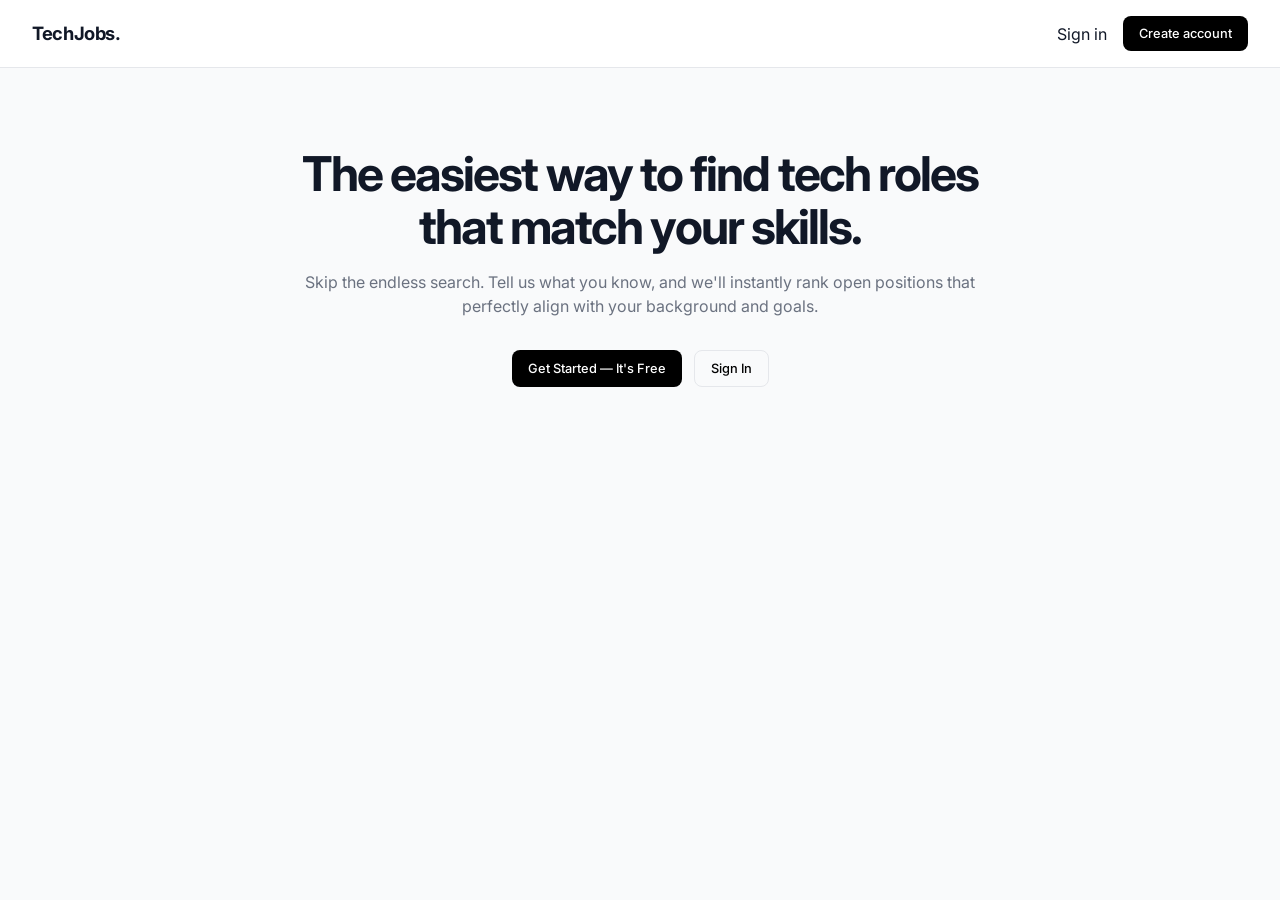
==== index.html @ 2e848b5e "Initial commit" ====
<!DOCTYPE html>
<html lang="en">
<head>
  <meta charset="utf-8">
  <meta name="viewport" content="width=device-width,initial-scale=1">
  <link rel="stylesheet" href="css/style.css">
  <title>TechJobs - Find Your Next Role</title>
</head>
<body>
  <nav>
    <a href="index.html" class="brand">TechJobs.</a>
    <div class="nav-links">
      <a href="login.html">Sign in</a>
      <a href="register.html" class="btn">Create account</a>
    </div>
  </nav>

  <main class="hero-section">
    <h1>The easiest way to find tech roles that match your skills.</h1>
    <p>Skip the endless search. Tell us what you know, and we'll instantly rank open positions that perfectly align with your background and goals.</p>
    
    <div class="hero-actions">
      <a href="register.html" class="btn">Get Started — It's Free</a>
      <a href="login.html" class="btn btn-outline">Sign In</a>
    </div>
  </main>
</body>
</html>
---- css/style.css ----
@import url('https://fonts.googleapis.com/css2?family=Inter:wght@400;500;600;700&display=swap');

:root {
  --bg: #ffffff;
  --bg-secondary: #f9fafb;
  --text-main: #111827;
  --text-muted: #6b7280;
  --border: #e5e7eb;
  --primary: #000000;
  --primary-hover: #374151;
  --success: #059669;
  --error: #dc2626;
  --radius: 8px;
  --font: 'Inter', system-ui, sans-serif;
}

* { box-sizing: border-box; margin: 0; padding: 0; }

body {
  font-family: var(--font);
  background: var(--bg-secondary);
  color: var(--text-main);
  line-height: 1.5;
  -webkit-font-smoothing: antialiased;
}

a { color: var(--text-main); text-decoration: none; transition: opacity 0.2s; }
a:hover { opacity: 0.7; }

/* ───── Navigation ───── */
nav {
  display: flex;
  justify-content: space-between;
  align-items: center;
  padding: 1rem 2rem;
  background: var(--bg);
  border-bottom: 1px solid var(--border);
  position: sticky;
  top: 0;
  z-index: 10;
}
nav .brand { font-weight: 700; font-size: 1.15rem; letter-spacing: -0.02em; }
nav .nav-links { display: flex; gap: 1rem; align-items: center; }

/* ───── Layout ───── */
.container { max-width: 1080px; margin: 0 auto; padding: 2rem 1.5rem; }

.auth-container {
  max-width: 440px;
  margin: 3rem auto;
  padding: 2.5rem;
  background: var(--bg);
  border: 1px solid var(--border);
  border-radius: var(--radius);
  box-shadow: 0 4px 6px -1px rgba(0,0,0,0.05), 0 2px 4px -1px rgba(0,0,0,0.03);
}

/* ───── Typography ───── */
h1 { font-size: 3rem; font-weight: 700; letter-spacing: -0.04em; margin-bottom: 1rem; line-height: 1.1; }
h2 { font-size: 1.5rem; font-weight: 600; letter-spacing: -0.03em; margin-bottom: 0.5rem; }
h3 { font-size: 1.125rem; font-weight: 600; margin-bottom: 0.75rem; }
p { color: var(--text-muted); margin-bottom: 1rem; }

/* ───── Forms ───── */
form { display: flex; flex-direction: column; gap: 1rem; }
.input-group { display: flex; flex-direction: column; gap: 0.375rem; }
label { font-size: 0.8rem; font-weight: 500; color: var(--text-main); }
input[type="text"], input[type="email"], input[type="password"], input[type="number"] {
  width: 100%; padding: 0.625rem 0.875rem;
  border: 1px solid var(--border); border-radius: var(--radius);
  font-family: var(--font); font-size: 0.875rem;
  background: var(--bg); transition: all 0.15s; outline: none;
}
input:focus { border-color: var(--primary); box-shadow: 0 0 0 1px var(--primary); }
.checkbox-group { display: flex; align-items: center; gap: 0.5rem; }
.checkbox-group label { margin: 0; font-weight: 400; cursor: pointer; }
input[type="checkbox"] { cursor: pointer; width: 1rem; height: 1rem; accent-color: var(--primary); }

/* ───── Buttons ───── */
.btn {
  display: inline-flex; justify-content: center; align-items: center;
  padding: 0.5rem 1rem; background: var(--primary); color: #fff;
  border: none; border-radius: var(--radius);
  font-size: 0.8rem; font-weight: 500; cursor: pointer;
  transition: background 0.15s, transform 0.1s;
  text-decoration: none; font-family: var(--font);
}
.btn:hover { background: var(--primary-hover); }
.btn:active { transform: scale(0.98); }
.btn:disabled { opacity: 0.5; cursor: not-allowed; }
.btn-outline { background: transparent; color: var(--primary); border: 1px solid var(--border); }
.btn-outline:hover { background: var(--bg-secondary); }
.btn-sm { padding: 0.375rem 0.75rem; font-size: 0.75rem; }
.btn-xs { padding: 0.25rem 0.5rem; font-size: 0.7rem; }
.btn-danger { background: var(--error); color: #fff; border: none; }
.btn-danger:hover { background: #b91c1c; }
.btn-applied { background: var(--success); color: #fff; border-color: var(--success); cursor: default; }
.btn-applied:hover { background: var(--success); }
form .btn { margin-top: 0.25rem; }

/* ───── Dashboard Grid ───── */
.dashboard-grid { display: grid; grid-template-columns: 1fr; gap: 2rem; }
@media (min-width: 768px) { .dashboard-grid { grid-template-columns: 280px 1fr; align-items: start; } }

.panel {
  background: var(--bg); border: 1px solid var(--border);
  border-radius: var(--radius); padding: 1.5rem;
}
.profile-stats ul, .profile-stats { list-style: none; padding: 0; }
.profile-stats li {
  padding: 0.5rem 0; border-bottom: 1px solid var(--border);
  font-size: 0.85rem; display: flex; justify-content: space-between;
}
.profile-stats li:last-child { border-bottom: none; }
.profile-stats .lbl { color: var(--text-muted); }
.profile-stats .val { font-weight: 500; text-align: right; }

/* ───── Job Cards ───── */
.job-card {
  padding: 1.25rem; border: 1px solid var(--border);
  border-radius: var(--radius); background: var(--bg);
  margin-bottom: 0.75rem; transition: box-shadow 0.15s;
}
.job-card:hover { box-shadow: 0 2px 8px rgba(0,0,0,0.04); }
.job-header { display: flex; justify-content: space-between; align-items: flex-start; margin-bottom: 0.75rem; }
.job-title { font-size: 1rem; font-weight: 600; margin: 0 0 0.125rem 0; }
.job-company { font-size: 0.8rem; color: var(--text-muted); }
.job-match-reason { font-size: 0.8rem; color: var(--text-muted); padding-top: 0.75rem; border-top: 1px solid var(--border); }
.reason { padding: 2px 0; }
.reason-ok::before { content: "✓ "; color: var(--success); font-weight: 600; }
.reason-warn::before { content: "⚠ "; color: #d97706; }

/* ───── Badges ───── */
.badge {
  display: inline-block; padding: 0.2rem 0.6rem;
  background: var(--bg-secondary); border: 1px solid var(--border);
  border-radius: 9999px; font-size: 0.7rem; font-weight: 500; color: var(--text-main);
  margin: 0.125rem 0.125rem 0 0;
}
.badge.match { background: #ecfdf5; color: #065f46; border-color: #a7f3d0; font-weight: 600; }

/* ───── Tabs ───── */
.tabs {
  display: flex; gap: 0; border-bottom: 1px solid var(--border); margin-bottom: 1.5rem;
}
.tab {
  padding: 0.75rem 1.25rem; font-size: 0.85rem; font-weight: 500;
  background: none; border: none; border-bottom: 2px solid transparent;
  cursor: pointer; color: var(--text-muted); font-family: var(--font);
  transition: all 0.15s;
}
.tab:hover { color: var(--text-main); }
.tab.active { color: var(--text-main); border-bottom-color: var(--primary); }
.tab-content { display: none; }
.tab-content.active { display: block; }

/* ───── Data Tables ───── */
.data-table {
  width: 100%; border-collapse: collapse;
  background: var(--bg); border: 1px solid var(--border); border-radius: var(--radius);
  overflow: hidden; font-size: 0.8rem;
}
.data-table thead { background: var(--bg-secondary); }
.data-table th {
  text-align: left; padding: 0.75rem 1rem;
  font-weight: 500; color: var(--text-muted); font-size: 0.75rem;
  text-transform: uppercase; letter-spacing: 0.05em;
  border-bottom: 1px solid var(--border);
}
.data-table td { padding: 0.75rem 1rem; border-bottom: 1px solid var(--border); vertical-align: middle; }
.data-table tr:last-child td { border-bottom: none; }
.data-table tr:hover { background: var(--bg-secondary); }
.cell-truncate { max-width: 180px; display: inline-block; overflow: hidden; text-overflow: ellipsis; white-space: nowrap; vertical-align: middle; }

/* ───── Modal ───── */
.modal-overlay {
  position: fixed; inset: 0; background: rgba(0,0,0,0.4);
  display: flex; align-items: center; justify-content: center; z-index: 100;
  backdrop-filter: blur(2px);
}
.modal {
  background: var(--bg); border-radius: var(--radius);
  padding: 2rem; width: 90%; max-width: 640px; max-height: 90vh; overflow-y: auto;
  box-shadow: 0 20px 60px rgba(0,0,0,0.15);
}
.modal-close {
  background: none; border: none; font-size: 1.5rem; cursor: pointer;
  color: var(--text-muted); line-height: 1; padding: 0.25rem;
}
.modal-close:hover { color: var(--text-main); }

/* ───── Toast ───── */
.toast {
  position: fixed; bottom: 2rem; right: 2rem;
  display: flex; align-items: center; gap: 0.75rem;
  padding: 0.875rem 1.25rem;
  background: var(--bg); border: 1px solid var(--border);
  border-radius: var(--radius);
  box-shadow: 0 10px 40px rgba(0,0,0,0.12);
  font-size: 0.85rem; font-weight: 500; z-index: 200;
  transform: translateY(1rem); opacity: 0;
  transition: all 0.3s ease;
}
.toast-show { transform: translateY(0); opacity: 1; }
.toast-ok { border-left: 3px solid var(--success); }
.toast-ok .toast-icon { color: var(--success); }
.toast-err { border-left: 3px solid var(--error); }
.toast-err .toast-icon { color: var(--error); }

/* ───── Empty State ───── */
.empty-state {
  padding: 3rem 2rem; text-align: center;
  border: 1px dashed var(--border); border-radius: var(--radius); background: var(--bg);
}
.empty-state svg { margin: 0 auto 1rem; display: block; color: var(--border); }
.empty-state h3 { margin-bottom: 0.5rem; }
.empty-state p { margin: 0; }

/* ───── Utilities ───── */
.text-center { text-align: center; }
.err { color: var(--error); font-size: 0.85rem; margin-top: 0.75rem; padding: 0.75rem; background: #fef2f2; border-radius: var(--radius); border: 1px solid #fecaca; }
.ok { color: var(--success); font-size: 0.85rem; margin-top: 0.75rem; padding: 0.75rem; background: #ecfdf5; border-radius: var(--radius); border: 1px solid #a7f3d0; }

/* ───── Hero ───── */
.hero-section { text-align: center; padding: 5rem 1rem; max-width: 720px; margin: 0 auto; }
.hero-actions { display: flex; gap: 0.75rem; justify-content: center; margin-top: 2rem; }

/* ───── Success Popup ───── */
.success-popup {
  background: var(--bg); border-radius: var(--radius);
  padding: 3rem 2.5rem; text-align: center;
  max-width: 420px; width: 90%;
  box-shadow: 0 20px 60px rgba(0,0,0,0.15);
  animation: popIn 0.3s ease;
}
@keyframes popIn {
  from { transform: scale(0.9); opacity: 0; }
  to { transform: scale(1); opacity: 1; }
}

/* ───── Admin Application Detail Cards ───── */
.app-detail-card {
  background: var(--bg); border: 1px solid var(--border);
  border-radius: var(--radius); margin-bottom: 1rem;
  overflow: hidden;
}
.app-detail-header {
  display: flex; justify-content: space-between; align-items: flex-start;
  padding: 1rem 1.25rem; border-bottom: 1px solid var(--border);
  background: var(--bg-secondary);
}
.app-detail-body { padding: 1rem 1.25rem; }
.app-detail-section { margin-bottom: 1rem; }
.app-detail-section:last-child { margin-bottom: 0; }
.app-detail-label {
  font-size: 0.7rem; font-weight: 600; text-transform: uppercase;
  letter-spacing: 0.05em; color: var(--text-muted);
  margin-bottom: 0.5rem;
}
.app-detail-grid {
  display: grid; grid-template-columns: 1fr 1fr;
  gap: 0.375rem; font-size: 0.85rem;
}
.lbl { color: var(--text-muted); font-size: 0.8rem; }
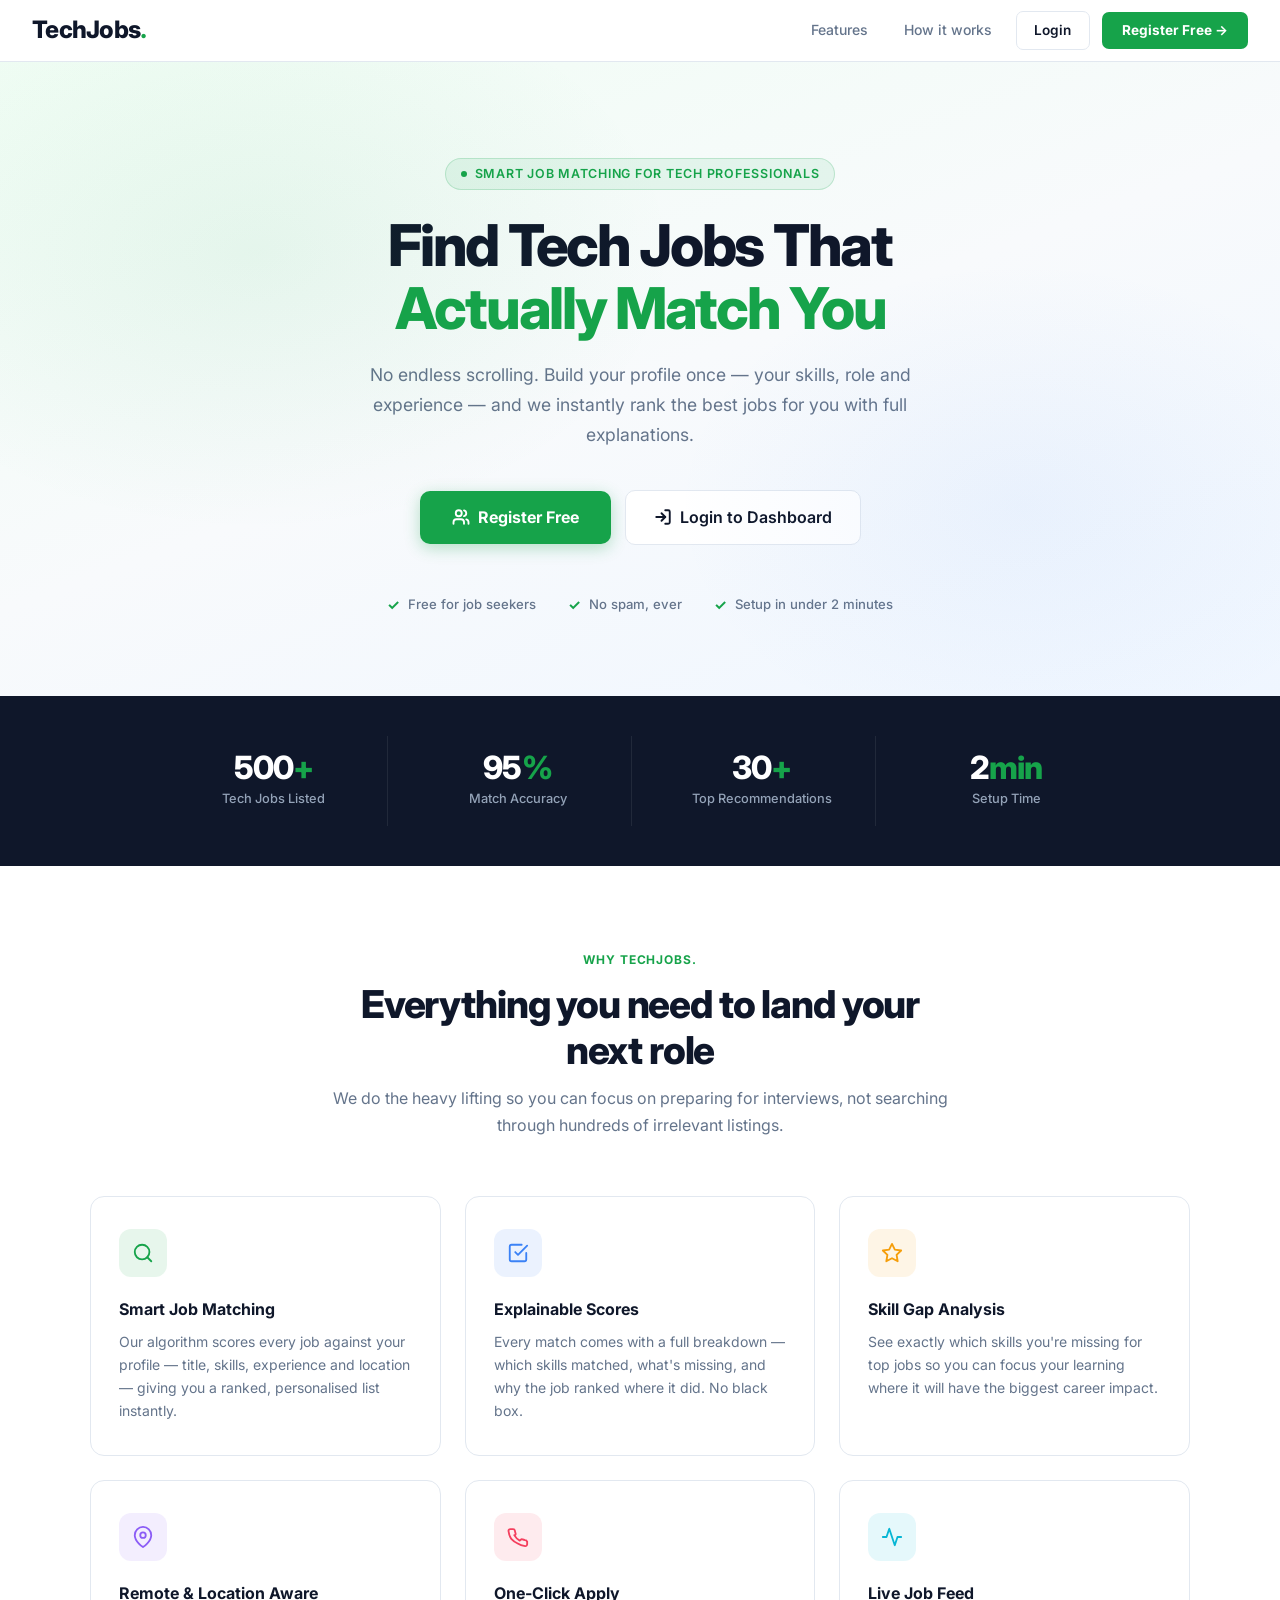
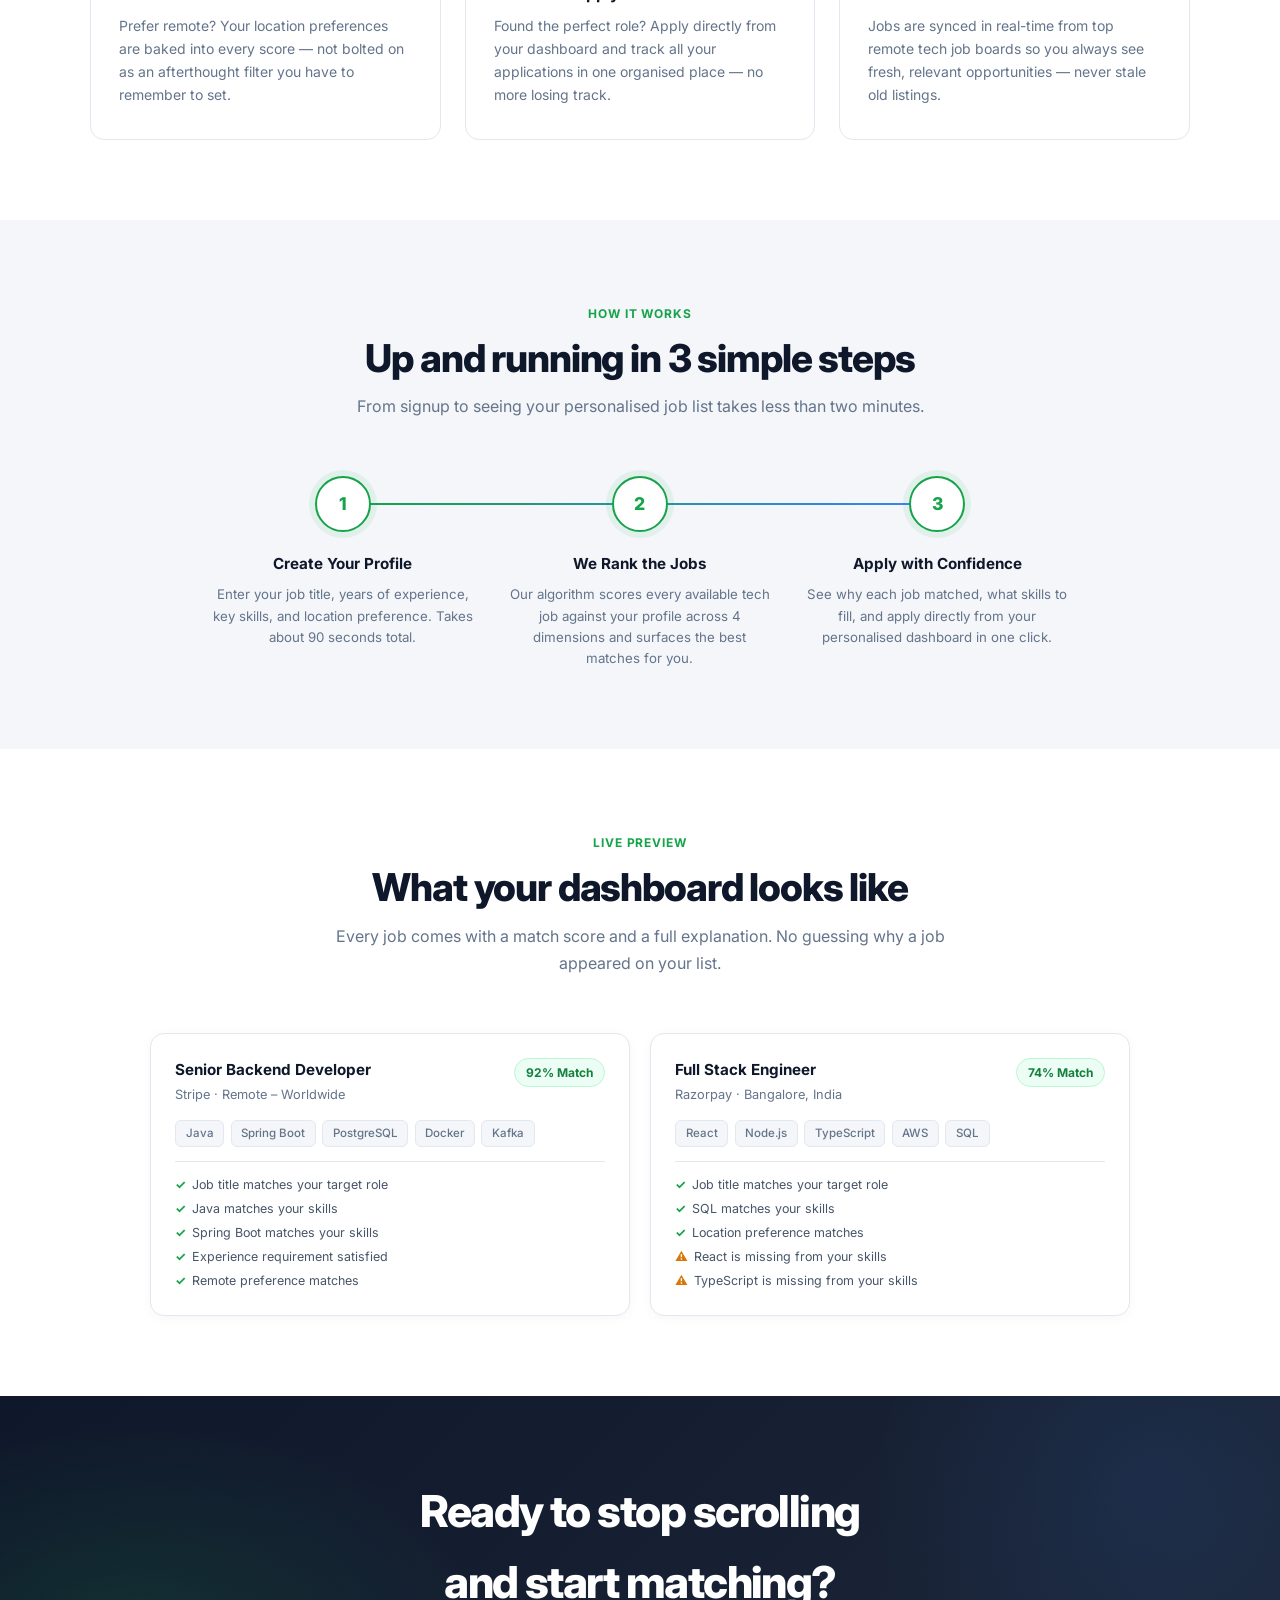
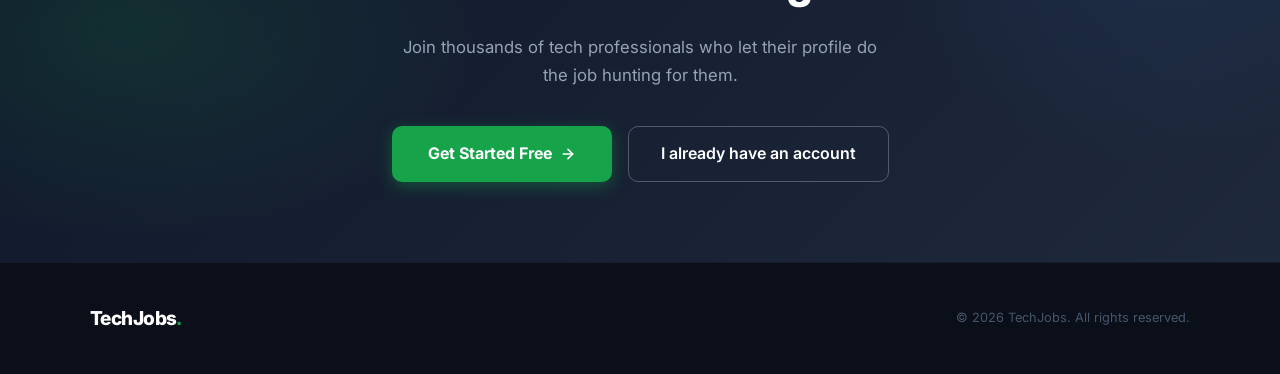
==== commit ce480a12: "up" ====
--- a/index.html
+++ b/index.html
@@ -3,26 +3,419 @@
 <head>
   <meta charset="utf-8">
   <meta name="viewport" content="width=device-width,initial-scale=1">
-  <link rel="stylesheet" href="css/style.css">
-  <title>TechJobs - Find Your Next Role</title>
+  <meta name="description" content="TechJobs – Get tech jobs matched to your profile. No searching. Tell us your role, skills and experience, and we rank the best jobs for you.">
+  <title>TechJobs. – Smart Job Matching for Tech Professionals</title>
+  <link rel="preconnect" href="https://fonts.googleapis.com">
+  <link rel="preconnect" href="https://fonts.gstatic.com" crossorigin>
+  <link href="https://fonts.googleapis.com/css2?family=Inter:wght@400;500;600;700;800&display=swap" rel="stylesheet">
+  <style>
+    *, *::before, *::after { box-sizing: border-box; margin: 0; padding: 0; }
+
+    :root {
+      --brand:      #16a34a;
+      --brand-dark: #15803d;
+      --dark:       #0f172a;
+      --dark2:      #1e293b;
+      --text:       #1a202c;
+      --muted:      #64748b;
+      --light:      #f4f6f9;
+      --border:     #e2e8f0;
+      --white:      #ffffff;
+      --font:       'Inter', system-ui, sans-serif;
+    }
+
+    html { scroll-behavior: smooth; }
+    body { font-family: var(--font); background: var(--white); color: var(--text); line-height: 1.6; -webkit-font-smoothing: antialiased; }
+    a { text-decoration: none; color: inherit; }
+
+    /* ── NAV ── */
+    .nav {
+      position: sticky; top: 0; z-index: 50;
+      background: rgba(255,255,255,0.92);
+      backdrop-filter: blur(12px);
+      border-bottom: 1px solid var(--border);
+      padding: 0 2rem; height: 62px;
+      display: flex; align-items: center; justify-content: space-between;
+    }
+    .nav-brand { font-size: 1.5rem; font-weight: 800; letter-spacing: -0.03em; color: var(--dark); }
+    .nav-brand span { color: var(--brand); }
+    .nav-links { display: flex; align-items: center; gap: 0.75rem; }
+    .nav-link { font-size: 0.875rem; font-weight: 500; color: var(--muted); padding: 0.4rem 0.75rem; border-radius: 6px; transition: color 0.15s, background 0.15s; }
+    .nav-link:hover { color: var(--text); background: var(--light); }
+    .nav-btn-outline { font-size: 0.85rem; font-weight: 600; color: var(--dark); border: 1.5px solid var(--border); padding: 0.45rem 1.1rem; border-radius: 7px; background: var(--white); transition: all 0.18s; }
+    .nav-btn-outline:hover { background: var(--light); border-color: #94a3b8; }
+    .nav-btn-primary { font-size: 0.85rem; font-weight: 700; color: var(--white); background: var(--brand); border: none; padding: 0.5rem 1.25rem; border-radius: 7px; cursor: pointer; transition: background 0.18s, transform 0.1s; }
+    .nav-btn-primary:hover { background: var(--brand-dark); }
+
+    /* ── HERO ── */
+    .hero {
+      background: linear-gradient(160deg, #f0fdf4 0%, #f8fafc 50%, #eff6ff 100%);
+      padding: 6rem 1.5rem 5rem; text-align: center;
+      position: relative; overflow: hidden;
+    }
+    .hero::before {
+      content: ''; position: absolute; inset: 0;
+      background: radial-gradient(ellipse 600px 400px at 20% 30%, rgba(22,163,74,0.07) 0%, transparent 70%),
+                  radial-gradient(ellipse 500px 350px at 80% 70%, rgba(59,130,246,0.06) 0%, transparent 70%);
+      pointer-events: none;
+    }
+    .hero-eyebrow {
+      display: inline-flex; align-items: center; gap: 0.5rem;
+      font-size: 0.78rem; font-weight: 600; letter-spacing: 0.06em; text-transform: uppercase;
+      color: var(--brand); background: rgba(22,163,74,0.08); border: 1px solid rgba(22,163,74,0.2);
+      padding: 0.3rem 0.9rem; border-radius: 999px; margin-bottom: 1.5rem;
+    }
+    .hero-eyebrow span { width: 6px; height: 6px; border-radius: 50%; background: var(--brand); display: inline-block; }
+    .hero h1 {
+      font-size: clamp(2.4rem, 5vw, 3.6rem); font-weight: 800;
+      letter-spacing: -0.04em; line-height: 1.1; color: var(--dark);
+      max-width: 760px; margin: 0 auto 1.25rem;
+    }
+    .hero h1 .accent { color: var(--brand); }
+    .hero-sub { font-size: 1.1rem; color: var(--muted); max-width: 560px; margin: 0 auto 2.5rem; line-height: 1.7; }
+    .hero-actions { display: flex; align-items: center; justify-content: center; gap: 0.875rem; flex-wrap: wrap; }
+    .btn-hero-primary {
+      display: inline-flex; align-items: center; gap: 0.5rem;
+      background: var(--brand); color: var(--white); font-size: 1rem; font-weight: 700;
+      padding: 0.85rem 2rem; border-radius: 10px; border: none; cursor: pointer;
+      box-shadow: 0 4px 16px rgba(22,163,74,0.3);
+      transition: background 0.18s, transform 0.15s, box-shadow 0.18s;
+    }
+    .btn-hero-primary:hover { background: var(--brand-dark); transform: translateY(-2px); box-shadow: 0 8px 24px rgba(22,163,74,0.35); }
+    .btn-hero-outline {
+      display: inline-flex; align-items: center; gap: 0.5rem;
+      background: var(--white); color: var(--dark); font-size: 1rem; font-weight: 600;
+      padding: 0.85rem 1.75rem; border-radius: 10px; border: 1.5px solid var(--border);
+      transition: background 0.18s, border-color 0.18s, transform 0.15s;
+    }
+    .btn-hero-outline:hover { background: var(--light); border-color: #94a3b8; transform: translateY(-2px); }
+    .hero-trust { margin-top: 3rem; display: flex; align-items: center; justify-content: center; gap: 2rem; flex-wrap: wrap; }
+    .trust-item { display: flex; align-items: center; gap: 0.5rem; font-size: 0.82rem; color: var(--muted); font-weight: 500; }
+    .trust-item .chk { color: var(--brand); font-weight: 700; font-size: 0.9rem; }
+
+    /* ── STATS BAR ── */
+    .stats-bar { background: var(--dark); padding: 2.5rem 1.5rem; }
+    .stats-inner { max-width: 960px; margin: 0 auto; display: grid; grid-template-columns: repeat(4, 1fr); gap: 1rem; }
+    .stat-item { text-align: center; padding: 1rem; border-right: 1px solid rgba(255,255,255,0.08); }
+    .stat-item:last-child { border-right: none; }
+    .stat-num { font-size: 2rem; font-weight: 800; color: var(--white); letter-spacing: -0.03em; line-height: 1; }
+    .stat-num em { color: var(--brand); font-style: normal; }
+    .stat-label { font-size: 0.8rem; color: #94a3b8; font-weight: 500; margin-top: 0.35rem; }
+
+    /* ── SECTION ── */
+    .section { padding: 5rem 1.5rem; }
+    .section-light { background: var(--light); }
+    .section-header { text-align: center; max-width: 620px; margin: 0 auto 3.5rem; }
+    .section-tag { display: inline-block; font-size: 0.75rem; font-weight: 700; letter-spacing: 0.08em; text-transform: uppercase; color: var(--brand); margin-bottom: 0.75rem; }
+    .section-header h2 { font-size: clamp(1.75rem, 3vw, 2.4rem); font-weight: 800; letter-spacing: -0.03em; color: var(--dark); margin-bottom: 0.75rem; line-height: 1.2; }
+    .section-header p { font-size: 1rem; color: var(--muted); line-height: 1.7; }
+
+    /* ── FEATURE CARDS ── */
+    .features-grid { max-width: 1100px; margin: 0 auto; display: grid; grid-template-columns: repeat(3, 1fr); gap: 1.5rem; }
+    .feature-card {
+      background: var(--white); border: 1px solid var(--border); border-radius: 14px;
+      padding: 2rem 1.75rem; transition: box-shadow 0.2s, transform 0.2s;
+    }
+    .feature-card:hover { box-shadow: 0 12px 32px rgba(15,23,42,0.08); transform: translateY(-3px); }
+    .feature-icon { width: 48px; height: 48px; border-radius: 12px; display: flex; align-items: center; justify-content: center; margin-bottom: 1.25rem; }
+    .icon-green  { background: rgba(22,163,74,0.1);  color: var(--brand); }
+    .icon-blue   { background: rgba(59,130,246,0.1); color: #3b82f6; }
+    .icon-amber  { background: rgba(245,158,11,0.1); color: #f59e0b; }
+    .icon-purple { background: rgba(139,92,246,0.1); color: #8b5cf6; }
+    .icon-rose   { background: rgba(244,63,94,0.1);  color: #f43f5e; }
+    .icon-cyan   { background: rgba(6,182,212,0.1);  color: #06b6d4; }
+    .feature-card h3 { font-size: 1rem; font-weight: 700; color: var(--dark); margin-bottom: 0.5rem; }
+    .feature-card p  { font-size: 0.875rem; color: var(--muted); line-height: 1.65; }
+
+    /* ── STEPS ── */
+    .steps { max-width: 860px; margin: 0 auto; display: grid; grid-template-columns: repeat(3, 1fr); gap: 2rem; position: relative; }
+    .steps::before {
+      content: ''; position: absolute; top: 27px; left: 18%; right: 18%;
+      height: 2px; background: linear-gradient(90deg, var(--brand) 0%, #3b82f6 100%);
+    }
+    .step { text-align: center; position: relative; }
+    .step-num {
+      width: 56px; height: 56px; border-radius: 50%; background: var(--white);
+      border: 2px solid var(--brand); color: var(--brand); font-size: 1.1rem; font-weight: 800;
+      display: flex; align-items: center; justify-content: center;
+      margin: 0 auto 1.25rem; box-shadow: 0 0 0 6px rgba(22,163,74,0.08); position: relative; z-index: 2;
+    }
+    .step h3 { font-size: 0.95rem; font-weight: 700; color: var(--dark); margin-bottom: 0.5rem; }
+    .step p  { font-size: 0.83rem; color: var(--muted); line-height: 1.6; }
+
+    /* ── JOB PREVIEW CARDS ── */
+    .preview-grid { max-width: 980px; margin: 0 auto; display: grid; grid-template-columns: 1fr 1fr; gap: 1.25rem; }
+    .preview-card { background: var(--white); border: 1px solid var(--border); border-radius: 14px; padding: 1.5rem; display: flex; flex-direction: column; gap: 0.9rem; box-shadow: 0 2px 12px rgba(15,23,42,0.04); }
+    .job-pv-header { display: flex; justify-content: space-between; align-items: flex-start; }
+    .job-pv-title   { font-weight: 700; font-size: 0.95rem; color: var(--dark); margin-bottom: 0.2rem; }
+    .job-pv-company { font-size: 0.8rem; color: var(--muted); }
+    .match-badge { background: #ecfdf5; color: #15803d; font-size: 0.75rem; font-weight: 700; padding: 0.25rem 0.7rem; border-radius: 999px; border: 1px solid #bbf7d0; white-space: nowrap; }
+    .job-pv-tags  { display: flex; flex-wrap: wrap; gap: 0.4rem; }
+    .tag-pill { font-size: 0.72rem; font-weight: 500; background: var(--light); color: var(--muted); padding: 0.2rem 0.6rem; border-radius: 6px; border: 1px solid var(--border); }
+    .job-pv-reasons { border-top: 1px solid var(--border); padding-top: 0.8rem; display: flex; flex-direction: column; gap: 0.25rem; }
+    .rl { font-size: 0.78rem; color: #475569; display: flex; align-items: center; gap: 0.4rem; }
+    .rl::before { font-weight: 700; flex-shrink: 0; }
+    .rl.ok::before   { content: '✓'; color: var(--brand); }
+    .rl.warn::before { content: '⚠'; color: #d97706; }
+
+    /* ── CTA BANNER ── */
+    .cta-banner { background: linear-gradient(135deg, var(--dark) 0%, var(--dark2) 100%); padding: 5rem 1.5rem; text-align: center; position: relative; overflow: hidden; }
+    .cta-banner::before {
+      content: ''; position: absolute; inset: 0;
+      background: radial-gradient(ellipse 500px 300px at 10% 50%, rgba(22,163,74,0.15) 0%, transparent 70%),
+                  radial-gradient(ellipse 400px 400px at 90% 20%, rgba(59,130,246,0.1) 0%, transparent 70%);
+      pointer-events: none;
+    }
+    .cta-banner h2 { font-size: clamp(1.8rem, 3.5vw, 2.75rem); font-weight: 800; letter-spacing: -0.035em; color: var(--white); margin-bottom: 1rem; position: relative; }
+    .cta-banner p  { font-size: 1.05rem; color: #94a3b8; max-width: 500px; margin: 0 auto 2.25rem; position: relative; line-height: 1.7; }
+    .cta-actions { position: relative; display: flex; justify-content: center; gap: 1rem; flex-wrap: wrap; }
+    .btn-cta-primary {
+      display: inline-flex; align-items: center; gap: 0.5rem;
+      background: var(--brand); color: var(--white); font-size: 1rem; font-weight: 700;
+      padding: 0.9rem 2.25rem; border-radius: 10px; border: none; cursor: pointer;
+      box-shadow: 0 4px 16px rgba(22,163,74,0.4); transition: all 0.18s;
+    }
+    .btn-cta-primary:hover { background: var(--brand-dark); transform: translateY(-2px); box-shadow: 0 8px 24px rgba(22,163,74,0.45); }
+    .btn-cta-outline {
+      display: inline-flex; align-items: center; background: transparent; color: var(--white);
+      font-size: 1rem; font-weight: 600; padding: 0.9rem 2rem; border-radius: 10px;
+      border: 1.5px solid rgba(255,255,255,0.25); transition: all 0.18s;
+    }
+    .btn-cta-outline:hover { background: rgba(255,255,255,0.08); border-color: rgba(255,255,255,0.45); }
+
+    /* ── FOOTER ── */
+    .footer { background: #0a0f1a; padding: 2.5rem 1.5rem; border-top: 1px solid rgba(255,255,255,0.06); }
+    .footer-inner { max-width: 1100px; margin: 0 auto; display: flex; align-items: center; justify-content: space-between; flex-wrap: wrap; gap: 1rem; }
+    .footer-brand { font-size: 1.2rem; font-weight: 800; color: var(--white); letter-spacing: -0.03em; }
+    .footer-brand span { color: var(--brand); }
+    .footer-copy { font-size: 0.8rem; color: #475569; }
+    .footer-links { display: flex; gap: 1.5rem; }
+    .footer-links a { font-size: 0.8rem; color: #475569; transition: color 0.15s; }
+    .footer-links a:hover { color: #94a3b8; }
+
+    /* ── RESPONSIVE ── */
+    @media (max-width: 900px) {
+      .features-grid { grid-template-columns: 1fr 1fr; }
+      .stats-inner { grid-template-columns: repeat(2, 1fr); }
+      .stat-item:nth-child(2) { border-right: none; }
+      .preview-grid { grid-template-columns: 1fr; max-width: 520px; }
+    }
+    @media (max-width: 640px) {
+      .features-grid { grid-template-columns: 1fr; }
+      .steps { grid-template-columns: 1fr; }
+      .steps::before { display: none; }
+      .nav-link { display: none; }
+      .hero { padding: 4rem 1rem 3.5rem; }
+      .hero h1 { font-size: 2.1rem; }
+      .hero-trust { gap: 1.25rem; }
+      .footer-inner { flex-direction: column; text-align: center; }
+      .footer-links { justify-content: center; }
+    }
+  </style>
 </head>
 <body>
-  <nav>
-    <a href="index.html" class="brand">TechJobs.</a>
+
+  <!-- NAV -->
+  <nav class="nav">
+    <a href="index.html" class="nav-brand">TechJobs<span>.</span></a>
     <div class="nav-links">
-      <a href="login.html">Sign in</a>
-      <a href="register.html" class="btn">Create account</a>
+      <a href="#features" class="nav-link">Features</a>
+      <a href="#how-it-works" class="nav-link">How it works</a>
+      <a href="login.html" class="nav-btn-outline">Login</a>
+      <a href="register.html" class="nav-btn-primary">Register Free →</a>
     </div>
   </nav>
 
-  <main class="hero-section">
-    <h1>The easiest way to find tech roles that match your skills.</h1>
-    <p>Skip the endless search. Tell us what you know, and we'll instantly rank open positions that perfectly align with your background and goals.</p>
-    
+  <!-- HERO -->
+  <section class="hero">
+    <div class="hero-eyebrow"><span></span> Smart Job Matching for Tech Professionals</div>
+    <h1>Find Tech Jobs That<br><span class="accent">Actually Match You</span></h1>
+    <p class="hero-sub">
+      No endless scrolling. Build your profile once — your skills, role and experience — and we instantly rank the best jobs for you with full explanations.
+    </p>
     <div class="hero-actions">
-      <a href="register.html" class="btn">Get Started — It's Free</a>
-      <a href="login.html" class="btn btn-outline">Sign In</a>
-    </div>
-  </main>
+      <a href="register.html" class="btn-hero-primary">
+        <svg width="18" height="18" viewBox="0 0 24 24" fill="none" stroke="currentColor" stroke-width="2.5" stroke-linecap="round" stroke-linejoin="round"><path d="M16 21v-2a4 4 0 0 0-4-4H6a4 4 0 0 0-4 4v2"/><circle cx="9" cy="7" r="4"/><path d="M22 21v-2a4 4 0 0 0-3-3.87"/><path d="M16 3.13a4 4 0 0 1 0 7.75"/></svg>
+        Register Free
+      </a>
+      <a href="login.html" class="btn-hero-outline">
+        <svg width="18" height="18" viewBox="0 0 24 24" fill="none" stroke="currentColor" stroke-width="2.5" stroke-linecap="round" stroke-linejoin="round"><path d="M15 3h4a2 2 0 0 1 2 2v14a2 2 0 0 1-2 2h-4"/><polyline points="10 17 15 12 10 7"/><line x1="15" y1="12" x2="3" y2="12"/></svg>
+        Login to Dashboard
+      </a>
+    </div>
+    <div class="hero-trust">
+      <div class="trust-item"><span class="chk">✓</span> Free for job seekers</div>
+      <div class="trust-item"><span class="chk">✓</span> No spam, ever</div>
+      <div class="trust-item"><span class="chk">✓</span> Setup in under 2 minutes</div>
+    </div>
+  </section>
+
+  <!-- STATS BAR -->
+  <div class="stats-bar">
+    <div class="stats-inner">
+      <div class="stat-item"><div class="stat-num">500<em>+</em></div><div class="stat-label">Tech Jobs Listed</div></div>
+      <div class="stat-item"><div class="stat-num">95<em>%</em></div><div class="stat-label">Match Accuracy</div></div>
+      <div class="stat-item"><div class="stat-num">30<em>+</em></div><div class="stat-label">Top Recommendations</div></div>
+      <div class="stat-item"><div class="stat-num">2<em>min</em></div><div class="stat-label">Setup Time</div></div>
+    </div>
+  </div>
+
+  <!-- FEATURES -->
+  <section class="section" id="features">
+    <div class="section-header">
+      <span class="section-tag">Why TechJobs.</span>
+      <h2>Everything you need to land your next role</h2>
+      <p>We do the heavy lifting so you can focus on preparing for interviews, not searching through hundreds of irrelevant listings.</p>
+    </div>
+    <div class="features-grid">
+      <div class="feature-card">
+        <div class="feature-icon icon-green">
+          <svg width="22" height="22" viewBox="0 0 24 24" fill="none" stroke="currentColor" stroke-width="2" stroke-linecap="round" stroke-linejoin="round"><circle cx="11" cy="11" r="8"/><line x1="21" y1="21" x2="16.65" y2="16.65"/></svg>
+        </div>
+        <h3>Smart Job Matching</h3>
+        <p>Our algorithm scores every job against your profile — title, skills, experience and location — giving you a ranked, personalised list instantly.</p>
+      </div>
+      <div class="feature-card">
+        <div class="feature-icon icon-blue">
+          <svg width="22" height="22" viewBox="0 0 24 24" fill="none" stroke="currentColor" stroke-width="2" stroke-linecap="round" stroke-linejoin="round"><path d="M9 11l3 3L22 4"/><path d="M21 12v7a2 2 0 0 1-2 2H5a2 2 0 0 1-2-2V5a2 2 0 0 1 2-2h11"/></svg>
+        </div>
+        <h3>Explainable Scores</h3>
+        <p>Every match comes with a full breakdown — which skills matched, what's missing, and why the job ranked where it did. No black box.</p>
+      </div>
+      <div class="feature-card">
+        <div class="feature-icon icon-amber">
+          <svg width="22" height="22" viewBox="0 0 24 24" fill="none" stroke="currentColor" stroke-width="2" stroke-linecap="round" stroke-linejoin="round"><polygon points="12 2 15.09 8.26 22 9.27 17 14.14 18.18 21.02 12 17.77 5.82 21.02 7 14.14 2 9.27 8.91 8.26 12 2"/></svg>
+        </div>
+        <h3>Skill Gap Analysis</h3>
+        <p>See exactly which skills you're missing for top jobs so you can focus your learning where it will have the biggest career impact.</p>
+      </div>
+      <div class="feature-card">
+        <div class="feature-icon icon-purple">
+          <svg width="22" height="22" viewBox="0 0 24 24" fill="none" stroke="currentColor" stroke-width="2" stroke-linecap="round" stroke-linejoin="round"><path d="M21 10c0 7-9 13-9 13s-9-6-9-13a9 9 0 0 1 18 0z"/><circle cx="12" cy="10" r="3"/></svg>
+        </div>
+        <h3>Remote & Location Aware</h3>
+        <p>Prefer remote? Your location preferences are baked into every score — not bolted on as an afterthought filter you have to remember to set.</p>
+      </div>
+      <div class="feature-card">
+        <div class="feature-icon icon-rose">
+          <svg width="22" height="22" viewBox="0 0 24 24" fill="none" stroke="currentColor" stroke-width="2" stroke-linecap="round" stroke-linejoin="round"><path d="M22 16.92v3a2 2 0 0 1-2.18 2 19.79 19.79 0 0 1-8.63-3.07A19.5 19.5 0 0 1 4.69 14.1a19.79 19.79 0 0 1-3.07-8.67A2 2 0 0 1 3.6 3.33h3a2 2 0 0 1 2 1.72c.127.96.361 1.903.7 2.81a2 2 0 0 1-.45 2.11L7.91 10a16 16 0 0 0 6 6l.92-.92a2 2 0 0 1 2.11-.45c.907.339 1.85.573 2.81.7A2 2 0 0 1 21.73 17z"/></svg>
+        </div>
+        <h3>One-Click Apply</h3>
+        <p>Found the perfect role? Apply directly from your dashboard and track all your applications in one organised place — no more losing track.</p>
+      </div>
+      <div class="feature-card">
+        <div class="feature-icon icon-cyan">
+          <svg width="22" height="22" viewBox="0 0 24 24" fill="none" stroke="currentColor" stroke-width="2" stroke-linecap="round" stroke-linejoin="round"><polyline points="22 12 18 12 15 21 9 3 6 12 2 12"/></svg>
+        </div>
+        <h3>Live Job Feed</h3>
+        <p>Jobs are synced in real-time from top remote tech job boards so you always see fresh, relevant opportunities — never stale old listings.</p>
+      </div>
+    </div>
+  </section>
+
+  <!-- HOW IT WORKS -->
+  <section class="section section-light" id="how-it-works">
+    <div class="section-header">
+      <span class="section-tag">How it works</span>
+      <h2>Up and running in 3 simple steps</h2>
+      <p>From signup to seeing your personalised job list takes less than two minutes.</p>
+    </div>
+    <div class="steps">
+      <div class="step">
+        <div class="step-num">1</div>
+        <h3>Create Your Profile</h3>
+        <p>Enter your job title, years of experience, key skills, and location preference. Takes about 90 seconds total.</p>
+      </div>
+      <div class="step">
+        <div class="step-num">2</div>
+        <h3>We Rank the Jobs</h3>
+        <p>Our algorithm scores every available tech job against your profile across 4 dimensions and surfaces the best matches for you.</p>
+      </div>
+      <div class="step">
+        <div class="step-num">3</div>
+        <h3>Apply with Confidence</h3>
+        <p>See why each job matched, what skills to fill, and apply directly from your personalised dashboard in one click.</p>
+      </div>
+    </div>
+  </section>
+
+  <!-- JOB PREVIEW -->
+  <section class="section">
+    <div class="section-header">
+      <span class="section-tag">Live Preview</span>
+      <h2>What your dashboard looks like</h2>
+      <p>Every job comes with a match score and a full explanation. No guessing why a job appeared on your list.</p>
+    </div>
+    <div class="preview-grid">
+      <div class="preview-card">
+        <div class="job-pv-header">
+          <div>
+            <div class="job-pv-title">Senior Backend Developer</div>
+            <div class="job-pv-company">Stripe · Remote – Worldwide</div>
+          </div>
+          <span class="match-badge">92% Match</span>
+        </div>
+        <div class="job-pv-tags">
+          <span class="tag-pill">Java</span>
+          <span class="tag-pill">Spring Boot</span>
+          <span class="tag-pill">PostgreSQL</span>
+          <span class="tag-pill">Docker</span>
+          <span class="tag-pill">Kafka</span>
+        </div>
+        <div class="job-pv-reasons">
+          <div class="rl ok">Job title matches your target role</div>
+          <div class="rl ok">Java matches your skills</div>
+          <div class="rl ok">Spring Boot matches your skills</div>
+          <div class="rl ok">Experience requirement satisfied</div>
+          <div class="rl ok">Remote preference matches</div>
+        </div>
+      </div>
+      <div class="preview-card">
+        <div class="job-pv-header">
+          <div>
+            <div class="job-pv-title">Full Stack Engineer</div>
+            <div class="job-pv-company">Razorpay · Bangalore, India</div>
+          </div>
+          <span class="match-badge">74% Match</span>
+        </div>
+        <div class="job-pv-tags">
+          <span class="tag-pill">React</span>
+          <span class="tag-pill">Node.js</span>
+          <span class="tag-pill">TypeScript</span>
+          <span class="tag-pill">AWS</span>
+          <span class="tag-pill">SQL</span>
+        </div>
+        <div class="job-pv-reasons">
+          <div class="rl ok">Job title matches your target role</div>
+          <div class="rl ok">SQL matches your skills</div>
+          <div class="rl ok">Location preference matches</div>
+          <div class="rl warn">React is missing from your skills</div>
+          <div class="rl warn">TypeScript is missing from your skills</div>
+        </div>
+      </div>
+    </div>
+  </section>
+
+  <!-- CTA BANNER -->
+  <section class="cta-banner">
+    <h2>Ready to stop scrolling<br>and start matching?</h2>
+    <p>Join thousands of tech professionals who let their profile do the job hunting for them.</p>
+    <div class="cta-actions">
+      <a href="register.html" class="btn-cta-primary">
+        Get Started Free
+        <svg width="16" height="16" viewBox="0 0 24 24" fill="none" stroke="currentColor" stroke-width="2.5" stroke-linecap="round" stroke-linejoin="round"><line x1="5" y1="12" x2="19" y2="12"/><polyline points="12 5 19 12 12 19"/></svg>
+      </a>
+      <a href="login.html" class="btn-cta-outline">I already have an account</a>
+    </div>
+  </section>
+
+  <!-- FOOTER -->
+  <footer class="footer">
+    <div class="footer-inner">
+      <div class="footer-brand">TechJobs<span>.</span></div>
+      <div class="footer-copy">© 2026 TechJobs. All rights reserved.</div>
+    </div>
+  </footer>
+
 </body>
 </html>
